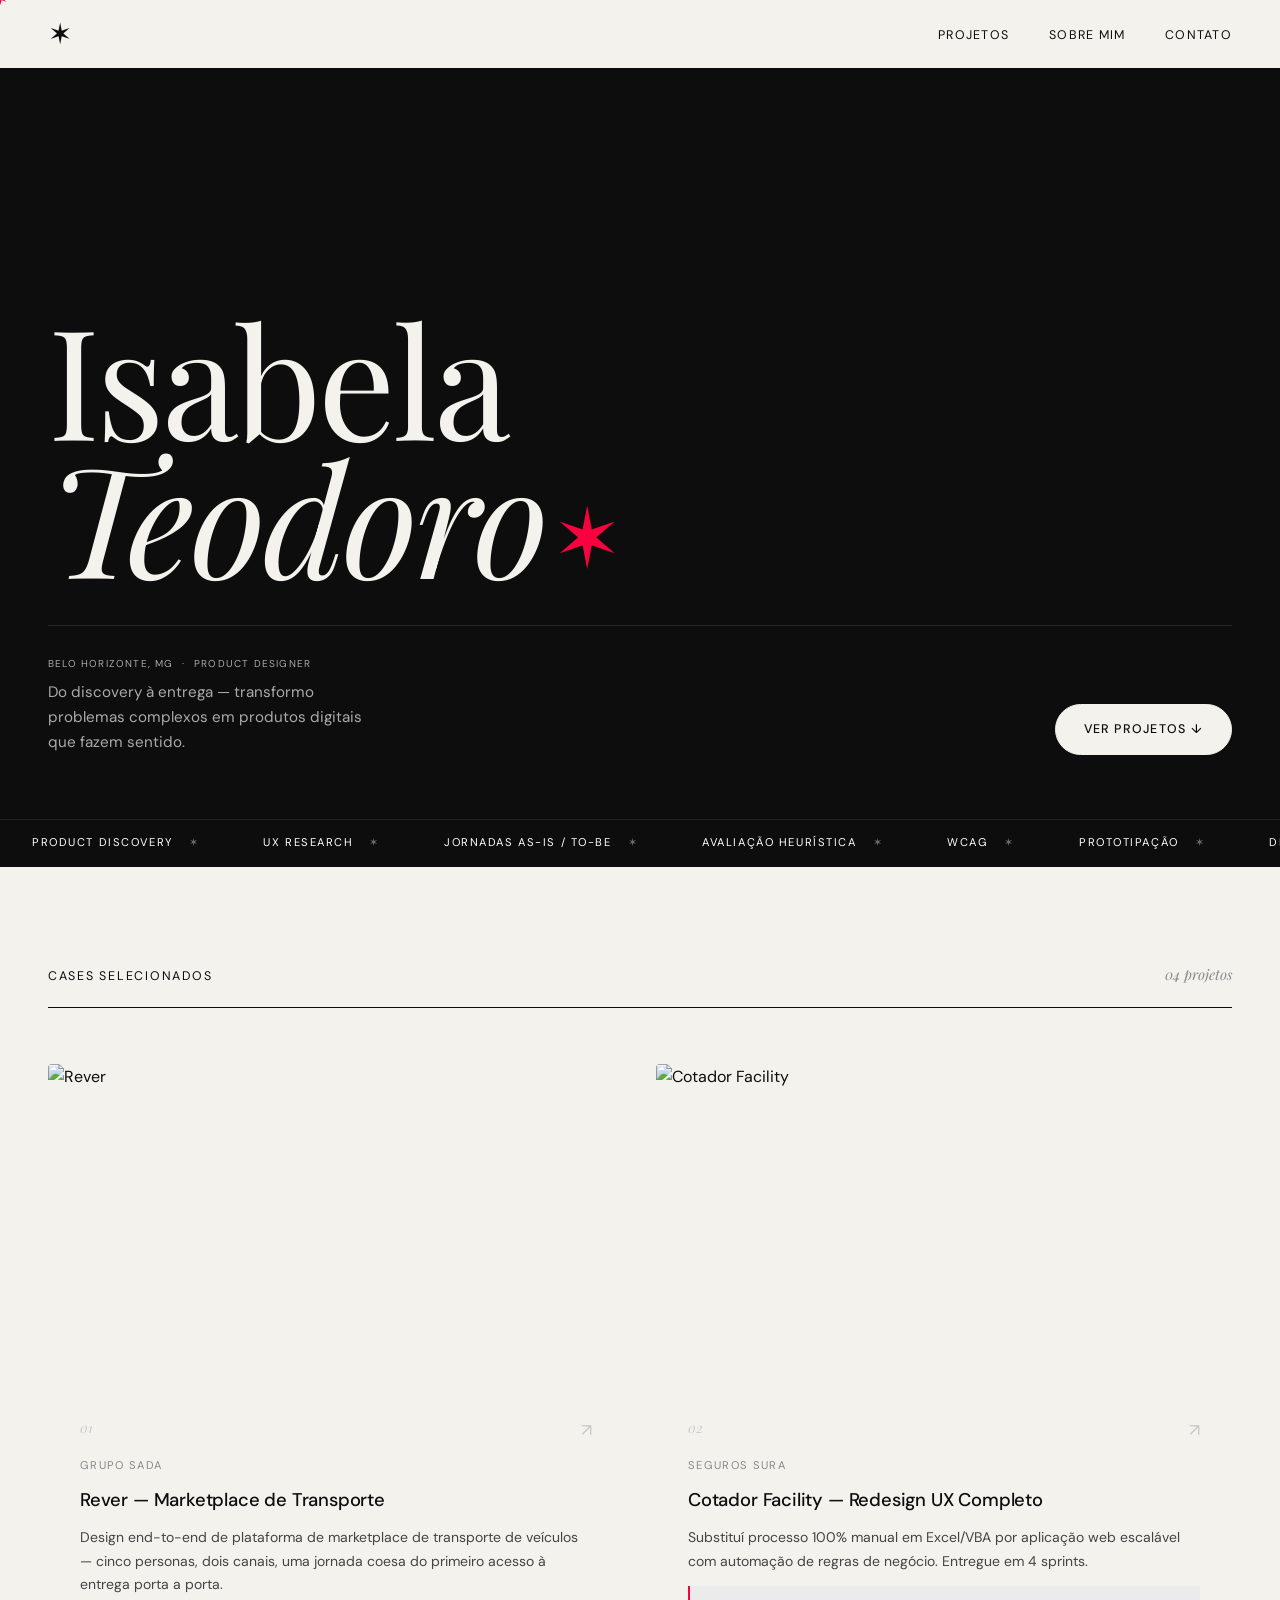
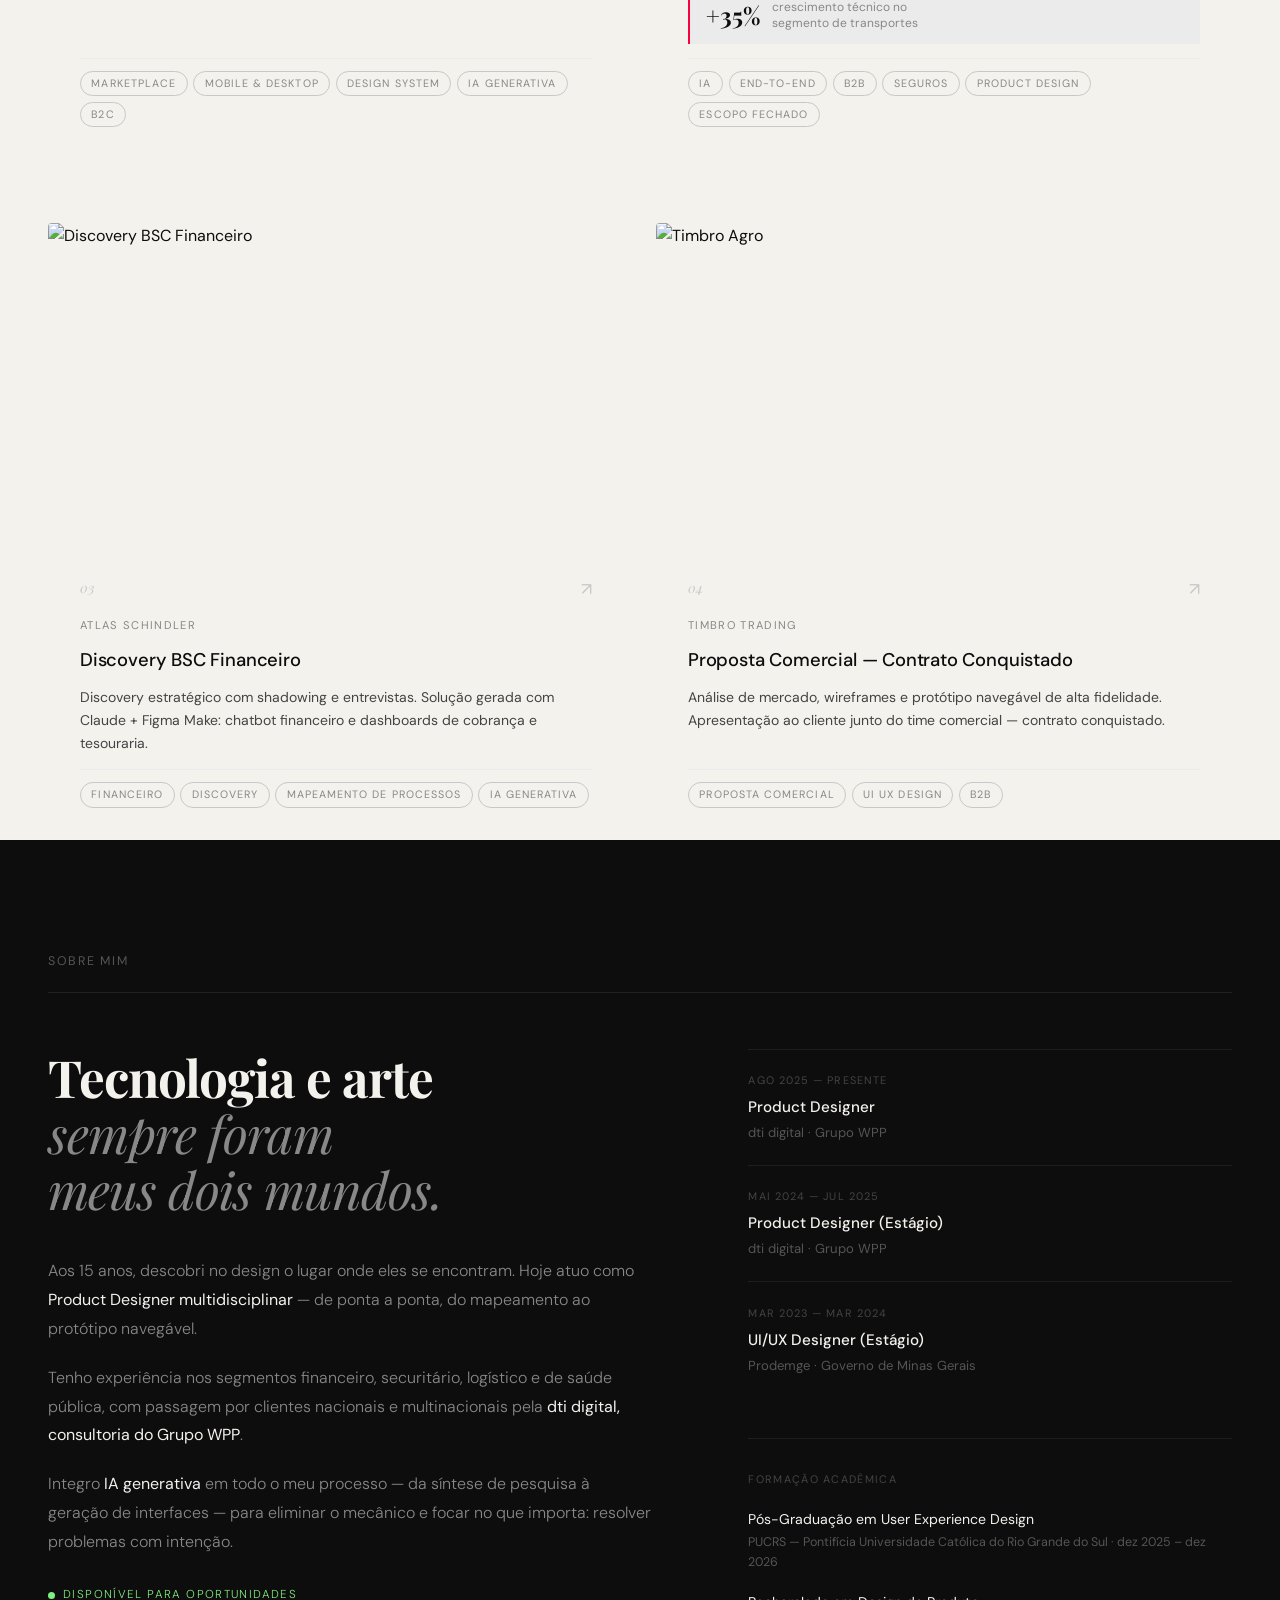
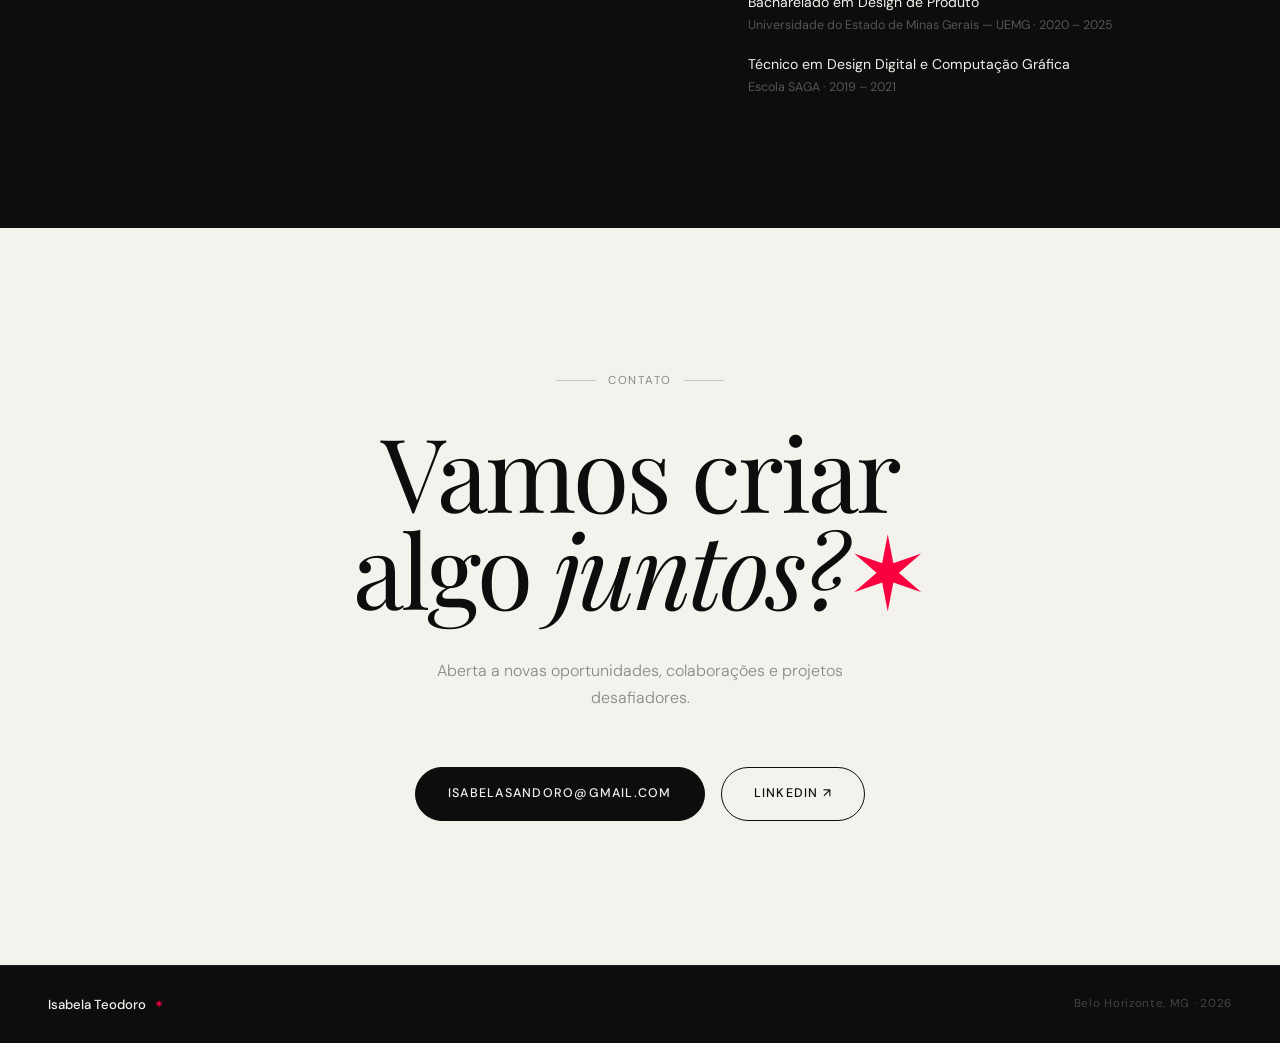
==== index.html @ b699eac0 "primeiro commit" ====
<!DOCTYPE html>
<html lang="pt-BR">
<head>
<meta charset="UTF-8">
<meta name="viewport" content="width=device-width,initial-scale=1.0">
<meta name="description" content="Isabela Teodoro — Product Designer multidisciplinar. UX Strategy, Design de Sistemas e Discovery em produtos digitais complexos.">
<title>Isabela Teodoro — Product Designer</title>
<link rel="icon" type="image/png" href="assets/img/favicon.png">
<link href="https://fonts.googleapis.com/css2?family=Playfair+Display:ital,wght@0,400;0,700;0,900;1,400;1,700&family=DM+Sans:wght@300;400;500;600&display=swap" rel="stylesheet">
<style>
*, *::before, *::after { margin: 0; padding: 0; box-sizing: border-box; }
:root {
  --black: #0D0D0D;
  --white: #F4F2ED;
  --gray-100: #EBEBEB;
  --gray-200: #D8D8D8;
  --gray-300: #C8C8C8;
  --gray-500: #888888;
  --gray-700: #444444;
  --red: #FA003F;
  --font-serif: 'Playfair Display', Georgia, serif;
  --font-sans: 'DM Sans', Arial, sans-serif;
}
html { scroll-behavior: smooth; }
body {
  background: var(--white);
  color: var(--black);
  font-family: var(--font-sans);
  font-size: 16px;
  line-height: 1.6;
  overflow-x: hidden;
  cursor: none;
  -webkit-font-smoothing: antialiased;
}

/* CURSOR */
.cursor {
  position: fixed;
  width: 20px; height: 20px;
  pointer-events: none;
  z-index: 9999;
  transform: translate(-50%, -50%);
}
.cursor::before {
  content: '✶';
  font-size: 18px;
  color: var(--red);
  line-height: 1;
  display: block;
  text-align: center;
}

/* NAV */
nav {
  position: fixed;
  top: 0; left: 0; right: 0;
  z-index: 100;
  display: flex;
  align-items: center;
  justify-content: space-between;
  padding: 1.25rem 3rem;
  background: var(--white);
  border-bottom: 1px solid var(--black);
}
.nav-logo {
  display: flex; align-items: center;
  overflow: hidden; cursor: none; height: 28px;
}
.nav-logo-text {
  font-family: var(--font-sans);
  font-weight: 500; font-size: 0.85rem;
  letter-spacing: 0.03em; white-space: nowrap;
  max-width: 0; overflow: hidden; opacity: 0;
  transition: max-width 0.4s cubic-bezier(0.4,0,0.2,1), opacity 0.3s ease;
}
.nav-logo:hover .nav-logo-text { max-width: 160px; opacity: 1; }
.nav-star {
  font-size: 1.8rem; flex-shrink: 0;
  display: inline-block;
  color: var(--black);
  animation: starSpin 8s linear infinite;
  line-height: 1;
}
@keyframes starSpin { from { transform: rotate(0deg); } to { transform: rotate(360deg); } }
.nav-links { display: flex; gap: 2.5rem; list-style: none; align-items: center; }
.nav-links a {
  font-family: var(--font-sans);
  font-size: 0.78rem; font-weight: 400;
  letter-spacing: 0.1em; text-transform: uppercase;
  color: var(--black); text-decoration: none; cursor: none;
  position: relative;
}
.nav-links a::after {
  content: ''; position: absolute;
  bottom: -2px; left: 0; width: 0; height: 1px;
  background: var(--black); transition: width 0.3s ease;
}
.nav-links a:hover::after { width: 100%; }

/* HERO */
.hero {
  min-height: calc(100vh - 80px);
  display: grid;
  grid-template-rows: 1fr auto;
  padding: 7rem 3rem 4rem;
  border-bottom: 1px solid #222;
  position: relative; overflow: hidden;
  background: var(--black);
}

/* VIDEO background */
.hero-video {
  position: absolute;
  top: 0; left: 0;
  width: 100%;
  height: 100%;
  object-fit: cover;
  object-position: center center;
  pointer-events: none;
  z-index: 0;
}

/* gradient desativado — vídeo já é escuro */
.hero::before {
  content: '';
  position: absolute;
  inset: 0;
  background: transparent;
  z-index: 1;
  pointer-events: none;
}
/* bottom fade so text bar is readable */
.hero::after {
  content: '';
  position: absolute;
  bottom: 0; left: 0; right: 0;
  height: 280px;
  background: linear-gradient(to top, rgba(13,13,13,0.9) 0%, transparent 100%);
  z-index: 1;
  pointer-events: none;
}

.hero-content {
  display: flex; flex-direction: column;
  justify-content: flex-end; padding-bottom: 2.5rem;
  position: relative; z-index: 2;
}

/* discipline tags above name */
.hero-tags {
  display: flex; flex-wrap: wrap; gap: 0.5rem;
  margin-bottom: 2rem;
}
.hero-tag {
  font-family: var(--font-sans);
  font-size: 0.72rem; font-weight: 400;
  letter-spacing: 0.1em; text-transform: uppercase;
  color: rgba(255,255,255,0.6);
  border: 1px solid rgba(255,255,255,0.25);
  padding: 0.3rem 0.85rem;
  border-radius: 999px;
  backdrop-filter: blur(4px);
}

.hero-headline {
  font-family: var(--font-serif);
  font-size: clamp(5.5rem, 12vw, 11.5rem);
  font-weight: 400; line-height: 0.9;
  letter-spacing: -0.02em; color: var(--white);
}
.hero-headline .line-italic { font-style: italic; font-weight: 400; }
.hero-headline .line-star {
  display: inline-block; font-style: normal;
  font-size: 0.55em; vertical-align: middle;
  margin-left: 0.08em; position: relative; top: -0.08em;
  color: var(--red);
  -webkit-text-stroke: 0;
}

/* hero bottom bar */
.hero-bottom {
  display: grid; grid-template-columns: 1fr 1fr 1fr;
  align-items: end; gap: 3rem;
  position: relative; z-index: 2;
  border-top: 1px solid rgba(255,255,255,0.1);
  padding-top: 2rem;
}
.hero-role {
  display: flex;
  align-items: center;
  gap: 0;
  font-family: 'DM Sans', Arial, sans-serif;
  font-size: 10px; font-weight: 400;
  letter-spacing: 0.12em; text-transform: uppercase;
  color: #aaa; margin-bottom: 0.6rem;
  line-height: 1;
}
.hero-role-static { flex-shrink: 0; }
.hero-role-ticker {
  overflow: hidden;
  height: 12px;
}
.hero-role-track {
  display: flex;
  flex-direction: column;
  will-change: transform;
}
.hero-role-track span {
  display: block;
  height: 12px;
  line-height: 12px;
  white-space: nowrap;
}
.hero-desc {
  font-family: var(--font-sans);
  font-size: 0.95rem; font-weight: 400;
  color: rgba(255,255,255,0.65); line-height: 1.65; max-width: 340px;
}
.hero-cta-col {
  display: flex; flex-direction: column;
  align-items: flex-end; gap: 1rem;
  padding-left: 3rem;
  grid-column: 3;
}
.hero-cta {
  font-family: var(--font-sans);
  font-size: 0.78rem; font-weight: 500;
  letter-spacing: 0.1em; text-transform: uppercase;
  color: var(--black); background: var(--white);
  padding: 0.9rem 1.75rem; text-decoration: none;
  border: 1px solid var(--white); cursor: none;
  border-radius: 999px;
  transition: background 0.2s, color 0.2s; white-space: nowrap;
}
.hero-cta:hover { background: transparent; color: var(--white); }

/* TICKER */
.ticker-wrap {
  background: var(--black); overflow: hidden; padding: 0.9rem 0;
}
.ticker-track {
  display: flex; white-space: nowrap;
  animation: ticker 40s linear infinite;
}
.ticker-track:hover { animation-play-state: paused; }
.ticker-item {
  display: inline-flex; align-items: center; gap: 1rem;
  padding: 0 2rem;
  font-family: var(--font-sans);
  font-size: 0.7rem; font-weight: 400;
  letter-spacing: 0.14em; text-transform: uppercase;
  color: #fff; flex-shrink: 0;
}
.ticker-sep { color: #fff; font-size: 0.7rem; opacity: 0.4; }
@keyframes ticker { from { transform: translateX(0); } to { transform: translateX(-50%); } }

/* PROJECTS */
.projects-section {
  background: var(--white);
  padding: 6rem 3rem 0;
}
.section-header {
  display: flex; align-items: baseline;
  justify-content: space-between;
  margin-bottom: 3.5rem;
  padding-bottom: 1.25rem;
  border-bottom: 1px solid var(--black);
}
.section-title {
  font-family: var(--font-sans);
  font-size: 0.78rem; font-weight: 400;
  letter-spacing: 0.14em; text-transform: uppercase;
}
.section-count {
  font-family: var(--font-serif);
  font-size: 0.9rem; font-style: italic; color: var(--gray-500);
}

.projects-grid {
  display: grid; grid-template-columns: 1fr 1fr;
  gap: 2rem;
}

.row-dark {
  background: var(--white);
  padding: 0;
}

.project-card {
  display: flex; flex-direction: column;
  cursor: none; overflow: hidden;
  background: var(--white);
  transition: transform 0.35s cubic-bezier(0.4,0,0.2,1), box-shadow 0.35s cubic-bezier(0.4,0,0.2,1);
  text-decoration: none; color: inherit;
  border-radius: 4px;
}
.project-card:hover {
  transform: scale(1.025) translateY(-4px);
  box-shadow: 0 24px 56px rgba(0,0,0,0.13);
}

/* THUMBNAIL */
.card-thumb {
  width: 100%; aspect-ratio: 16 / 9;
  position: relative; overflow: hidden; flex-shrink: 0;
}
.thumb-inner {
  position: absolute; inset: 0;
  display: flex; align-items: center;
  justify-content: center; flex-direction: column; gap: 1rem;
}

/* Thumb 01 */
.thumb-01 { background: #111; }
.thumb-grid-bg {
  position: absolute; inset: 0;
  background-image: linear-gradient(#1a1a1a 1px, transparent 1px),
                    linear-gradient(90deg, #1a1a1a 1px, transparent 1px);
  background-size: 40px 40px;
}
.thumb-ui {
  position: relative; width: 68%;
  background: #1C1C1C; border: 1px solid #2e2e2e; padding: 1.25rem;
}
.thumb-ui-top { display: flex; gap: 0.4rem; margin-bottom: 1rem; }
.thumb-ui-dot { width: 7px; height: 7px; border-radius: 50%; background: #333; }
.thumb-ui-bar { height: 6px; background: #2a2a2a; margin-bottom: 0.5rem; }
.thumb-ui-bar.short { width: 60%; }
.thumb-ui-bar.shorter { width: 35%; }
.thumb-ui-row { display: flex; gap: 0.5rem; margin-top: 0.85rem; }
.thumb-ui-btn { height: 18px; flex: 1; background: #2e2e2e; }
.thumb-ui-btn.acc { background: #FA003F; opacity: 0.6; flex: 0 0 36px; }

/* Thumb 02 */
.thumb-02 { background: #EEECEA; }
.thumb-doc {
  position: relative; width: 52%;
  background: #fff; border: 1px solid #ddd;
  padding: 1.5rem 1.25rem; box-shadow: 6px 6px 0 #dbd8d3;
}
.thumb-doc-line { height: 5px; background: #eee; border-radius: 1px; margin-bottom: 0.45rem; }
.thumb-doc-line.dark { background: #222; width: 65%; }
.thumb-doc-badge {
  display: inline-block; margin-top: 0.85rem;
  background: var(--black); color: #fff;
  font-size: 8px; letter-spacing: 0.12em; text-transform: uppercase;
  padding: 3px 8px; font-family: var(--font-sans);
}

/* Thumb 03 */
.thumb-03 { background: #0A0A0A; }
.thumb-flow { display: flex; align-items: center; gap: 0.5rem; width: 82%; }
.thumb-node {
  flex: 1; background: #1e1e1e; border: 1px solid #2e2e2e;
  padding: 0.6rem; display: flex; flex-direction: column; gap: 0.3rem;
}
.thumb-node-line { height: 4px; background: #2e2e2e; }
.thumb-node-line.acc { background: #FA003F; opacity: 0.55; width: 60%; }
.thumb-arrow-sep { color: #333; font-size: 0.8rem; flex-shrink: 0; }
.thumb-sub-label {
  font-family: var(--font-sans); font-size: 8px;
  letter-spacing: 0.15em; text-transform: uppercase; color: #3a3a3a; text-align: center;
}

/* Thumb 04 */
.thumb-04 { background: #F0EDE8; }
.thumb-present { width: 62%; background: #fff; border: 1px solid #ddd; overflow: hidden; }
.thumb-present-top { background: var(--black); padding: 0.65rem 0.9rem; }
.thumb-present-title {
  font-family: var(--font-sans); font-size: 8px;
  letter-spacing: 0.12em; text-transform: uppercase; color: #fff;
}
.thumb-present-body { padding: 0.9rem; }
.thumb-present-line { height: 4px; background: #eee; margin-bottom: 0.4rem; }
.thumb-present-line.dark { background: #ccc; width: 55%; }
.thumb-present-cta { display: block; margin-top: 0.7rem; background: var(--red); height: 14px; width: 52px; opacity: 0.8; }

/* CARD BODY */
.card-body {
  padding: 1.75rem 2rem 2rem;
  display: flex; flex-direction: column; flex: 1; gap: 0.85rem;
}
.card-head { display: flex; align-items: flex-start; justify-content: space-between; gap: 1rem; }
.card-num {
  font-family: var(--font-serif); font-size: 0.85rem;
  font-style: italic; color: var(--gray-300); flex-shrink: 0; margin-top: 0.1rem;
}
.card-arrow {
  font-size: 1.1rem; color: var(--gray-300); flex-shrink: 0;
  transition: color 0.2s, transform 0.2s;
}
.project-card:hover .card-arrow { color: var(--red); transform: translate(3px,-3px); }
.card-client {
  font-family: var(--font-sans); font-size: 0.7rem; font-weight: 400;
  letter-spacing: 0.12em; text-transform: uppercase; color: var(--gray-500);
}
.card-title {
  font-family: var(--font-sans); font-size: 1.15rem; font-weight: 500;
  line-height: 1.3; color: var(--black); letter-spacing: -0.01em;
}
.card-desc {
  font-family: var(--font-sans); font-size: 0.875rem; font-weight: 400;
  color: var(--gray-700); line-height: 1.65; flex: 1;
}
.card-tags {
  display: flex; flex-wrap: wrap; gap: 0.35rem;
  padding-top: 0.75rem; border-top: 1px solid var(--gray-100); margin-top: auto;
}
.card-tag {
  font-family: var(--font-sans); font-size: 0.67rem; font-weight: 400;
  letter-spacing: 0.1em; text-transform: uppercase;
  color: var(--gray-500); border: 1px solid var(--gray-300);
  padding: 0.2rem 0.65rem; border-radius: 999px;
}
.card-metric {
  display: flex; align-items: center; gap: 0.75rem;
  padding: 0.8rem 1rem; background: var(--gray-100); border-left: 2px solid var(--red);
}
.card-metric-n {
  font-family: var(--font-serif); font-size: 1.5rem; font-weight: 700;
  color: var(--black); line-height: 1;
}
.card-metric-l { font-size: 0.75rem; color: var(--gray-500); line-height: 1.35; }

/* SOBRE: full dark */
.sobre {
  background: var(--black); color: var(--white);
  padding: 7rem 3rem;
}
.sobre .section-header { border-bottom-color: #222; }
.sobre .section-title { color: #555; }
.sobre-grid {
  display: grid; grid-template-columns: 5fr 4fr; gap: 6rem; align-items: start;
}
.sobre-headline {
  font-family: var(--font-serif); font-size: clamp(2.25rem, 4vw, 3.5rem);
  font-weight: 400; font-style: italic; line-height: 1.1;
  letter-spacing: -0.02em; color: #888; margin-bottom: 2.5rem;
}
.sobre-headline strong { font-style: normal; color: var(--white); font-weight: 700; }
.sobre-body p {
  font-family: var(--font-sans); font-size: 1rem; font-weight: 300;
  color: #888; line-height: 1.8; margin-bottom: 1.25rem;
}
.sobre-body strong { color: var(--white); font-weight: 400; }
.sobre-body .avail {
  display: inline-flex; align-items: center; gap: 0.5rem;
  font-size: 0.72rem; letter-spacing: 0.12em; text-transform: uppercase;
  color: #80EF80; margin-top: 0.5rem;
}
.avail-dot {
  width: 7px; height: 7px; border-radius: 50%;
  background: #80EF80; flex-shrink: 0;
  animation: pulse 2s ease-in-out infinite;
}
@keyframes pulse {
  0%, 100% { opacity: 1; box-shadow: 0 0 0 0 rgba(128,239,128,0.6); }
  50% { opacity: 0.7; box-shadow: 0 0 0 5px rgba(128,239,128,0); }
}

/* exp / edu */
.exp-item { padding: 1.4rem 0; border-top: 1px solid #1e1e1e; }
.exp-period {
  font-family: var(--font-sans); font-size: 0.68rem;
  letter-spacing: 0.1em; text-transform: uppercase; color: #444; margin-bottom: 0.35rem;
}
.exp-role { font-family: var(--font-sans); font-size: 0.95rem; font-weight: 500; color: var(--white); margin-bottom: 0.15rem; }
.exp-company { font-family: var(--font-sans); font-size: 0.82rem; color: #555; }
.edu-block { margin-top: 2.5rem; padding-top: 2rem; border-top: 1px solid #1e1e1e; }
.edu-label {
  font-family: var(--font-sans); font-size: 0.68rem;
  letter-spacing: 0.12em; text-transform: uppercase; color: #444; margin-bottom: 1.25rem;
}
.edu-item { margin-bottom: 1.1rem; }
.edu-course { font-family: var(--font-sans); font-size: 0.88rem; color: var(--white); margin-bottom: 0.15rem; }
.edu-school { font-family: var(--font-sans); font-size: 0.78rem; color: #555; }

/* COLLAB: back to white */
.collab {
  padding: 9rem 3rem;
  background: var(--white);
  display: flex; flex-direction: column; align-items: center; text-align: center;
}
.collab-eyebrow {
  font-family: var(--font-sans); font-size: 0.72rem;
  letter-spacing: 0.15em; text-transform: uppercase;
  color: var(--gray-500); margin-bottom: 2rem;
  display: flex; align-items: center; gap: 0.75rem;
}
.collab-eyebrow::before, .collab-eyebrow::after {
  content: ''; display: block; width: 40px; height: 1px; background: var(--gray-300);
}
.collab-headline {
  font-family: var(--font-serif); font-size: clamp(3rem, 8vw, 7rem);
  font-weight: 400; line-height: 0.95;
  letter-spacing: -0.03em; color: var(--black); margin-bottom: 2.5rem;
}
.collab-headline em { font-style: italic; }
.collab-star-spin {
  display: inline-block; animation: starSpin 5s linear infinite;
  color: var(--red); font-style: normal;
}
.collab-sub {
  font-family: var(--font-sans); font-size: 1rem; font-weight: 300;
  color: var(--gray-500); max-width: 420px; margin: 0 auto 3.5rem; line-height: 1.7;
}
.collab-actions { display: flex; gap: 1rem; flex-wrap: wrap; justify-content: center; }
.btn {
  font-family: var(--font-sans); font-size: 0.78rem; font-weight: 500;
  letter-spacing: 0.1em; text-transform: uppercase;
  padding: 1rem 2rem; text-decoration: none;
  cursor: none; transition: background 0.2s, color 0.2s; white-space: nowrap;
  border-radius: 999px;
}
.btn-primary { background: var(--black); color: var(--white); border: 1px solid var(--black); }
.btn-primary:hover { background: var(--white); color: var(--black); }
.btn-outline { background: transparent; color: var(--black); border: 1px solid var(--black); }
.btn-outline:hover { background: var(--black); color: var(--white); }

/* FOOTER */
footer {
  background: var(--black); padding: 1.75rem 3rem;
  display: flex; align-items: center; justify-content: space-between;
  border-top: 1px solid #1a1a1a;
}
.f-name {
  font-family: var(--font-sans); font-size: 0.82rem; font-weight: 500;
  color: var(--white); display: flex; align-items: center; gap: 0.5rem;
}
.f-star { color: var(--red); font-size: 0.75rem; animation: starSpin 6s linear infinite; display: inline-block; }
.f-copy { font-family: var(--font-sans); font-size: 0.72rem; color: #444; letter-spacing: 0.06em; }

/* REVEAL */
.reveal { opacity: 0; transform: translateY(20px); transition: opacity 0.65s ease, transform 0.65s ease; }
.reveal.vis { opacity: 1; transform: none; }
.d1 { transition-delay: 0.08s; }
.d2 { transition-delay: 0.18s; }

/* RESPONSIVE */
@media (max-width: 960px) {
  nav { padding: 1.25rem 1.5rem; }
  .nav-links { gap: 1.5rem; }
  .hero { padding: 7rem 1.5rem 3rem; }
  .hero-bottom { grid-template-columns: 1fr; gap: 2rem; }
  .hero-cta-col { border-left: none; padding-left: 0; border-top: 1px solid var(--gray-300); padding-top: 1.5rem; align-items: flex-start; grid-column: 1; }
  .projects-section { padding: 4.5rem 1.5rem 0; }
  .row-dark { padding: 2rem 1.5rem 4rem; margin: 0 -1.5rem; }
  .projects-grid { grid-template-columns: 1fr; }
  .sobre { padding: 5rem 1.5rem; }
  .sobre-grid { grid-template-columns: 1fr; gap: 3rem; }
  .collab { padding: 6rem 1.5rem; }
  footer { padding: 1.5rem; flex-direction: column; gap: 0.75rem; text-align: center; }
}
</style>
</head>
<body>

<div class="cursor" id="cursor"></div>

<!-- NAV -->
<nav>
  <div class="nav-logo">
    <span class="nav-logo-text">Isabela Teodoro&nbsp;</span>
    <span class="nav-star">✶</span>
  </div>
  <ul class="nav-links">
    <li><a href="#projects">Projetos</a></li>
    <li><a href="#sobre">Sobre mim</a></li>
    <li><a href="#collab">Contato</a></li>
  </ul>
</nav>

<!-- HERO -->
<section class="hero" id="home">
  <video class="hero-video" autoplay muted loop playsinline>
    <source src="assets/img/hero.mp4" type="video/mp4">
  </video>

  <div class="hero-content">
    <h1 class="hero-headline">
      Isabela<br>
      <span class="line-italic">Teodoro</span><span class="line-star">✶</span>
    </h1>
  </div>
  <div class="hero-bottom">
    <div>
      <div class="hero-role">
        <span class="hero-role-static">Belo Horizonte, MG&nbsp;&nbsp;·&nbsp;&nbsp;</span>
        <div class="hero-role-ticker">
          <div class="hero-role-track" id="roleTrack"></div>
        </div>
      </div>
      <p class="hero-desc">Do discovery à entrega — transformo problemas complexos em produtos digitais que fazem sentido.</p>
    </div>
    <div></div>
    <div class="hero-cta-col">
      <a class="hero-cta" href="#projects">Ver projetos ↓</a>
    </div>
  </div>
</section>

<!-- TICKER -->
<div class="ticker-wrap">
  <div class="ticker-track">
    <span class="ticker-item">Product Discovery <span class="ticker-sep">✶</span></span>
    <span class="ticker-item">UX Research <span class="ticker-sep">✶</span></span>
    <span class="ticker-item">Jornadas as-is / to-be <span class="ticker-sep">✶</span></span>
    <span class="ticker-item">Avaliação Heurística <span class="ticker-sep">✶</span></span>
    <span class="ticker-item">WCAG <span class="ticker-sep">✶</span></span>
    <span class="ticker-item">Prototipação <span class="ticker-sep">✶</span></span>
    <span class="ticker-item">Design System <span class="ticker-sep">✶</span></span>
    <span class="ticker-item">Arquitetura da Informação <span class="ticker-sep">✶</span></span>
    <span class="ticker-item">Landing Page <span class="ticker-sep">✶</span></span>
    <span class="ticker-item">UX Writing <span class="ticker-sep">✶</span></span>
    <span class="ticker-item">Low Code <span class="ticker-sep">✶</span></span>
    <span class="ticker-item">IA Design <span class="ticker-sep">✶</span></span>
    <span class="ticker-item">Google Flow <span class="ticker-sep">✶</span></span>
    <span class="ticker-item">Google Stitch <span class="ticker-sep">✶</span></span>
    <span class="ticker-item">KPIs <span class="ticker-sep">✶</span></span>
    <span class="ticker-item">Roadmap <span class="ticker-sep">✶</span></span>
    <span class="ticker-item">Jobs to be Done <span class="ticker-sep">✶</span></span>
    <span class="ticker-item">Design Estratégico <span class="ticker-sep">✶</span></span>
    <span class="ticker-item">Service Blueprint <span class="ticker-sep">✶</span></span>
    <span class="ticker-item">Metodologias Ágeis <span class="ticker-sep">✶</span></span>
    <span class="ticker-item">Design Sprint <span class="ticker-sep">✶</span></span>
    <span class="ticker-item">Colaboração <span class="ticker-sep">✶</span></span>
    <span class="ticker-item">Design Thinking <span class="ticker-sep">✶</span></span>
    <span class="ticker-item">Lean UX <span class="ticker-sep">✶</span></span>
    <span class="ticker-item">Dual Track <span class="ticker-sep">✶</span></span>
    <span class="ticker-item">Figma <span class="ticker-sep">✶</span></span>
    <span class="ticker-item">FigJam <span class="ticker-sep">✶</span></span>
    <span class="ticker-item">Figma Make <span class="ticker-sep">✶</span></span>
    <span class="ticker-item">Bizagi <span class="ticker-sep">✶</span></span>
    <span class="ticker-item">Miro <span class="ticker-sep">✶</span></span>
    <span class="ticker-item">Product Discovery <span class="ticker-sep">✶</span></span>
    <span class="ticker-item">UX Research <span class="ticker-sep">✶</span></span>
    <span class="ticker-item">Jornadas as-is / to-be <span class="ticker-sep">✶</span></span>
    <span class="ticker-item">Avaliação Heurística <span class="ticker-sep">✶</span></span>
    <span class="ticker-item">WCAG <span class="ticker-sep">✶</span></span>
    <span class="ticker-item">Prototipação <span class="ticker-sep">✶</span></span>
    <span class="ticker-item">Design System <span class="ticker-sep">✶</span></span>
    <span class="ticker-item">Arquitetura da Informação <span class="ticker-sep">✶</span></span>
    <span class="ticker-item">Landing Page <span class="ticker-sep">✶</span></span>
    <span class="ticker-item">UX Writing <span class="ticker-sep">✶</span></span>
    <span class="ticker-item">Low Code <span class="ticker-sep">✶</span></span>
    <span class="ticker-item">IA Design <span class="ticker-sep">✶</span></span>
    <span class="ticker-item">Google Flow <span class="ticker-sep">✶</span></span>
    <span class="ticker-item">Google Stitch <span class="ticker-sep">✶</span></span>
    <span class="ticker-item">KPIs <span class="ticker-sep">✶</span></span>
    <span class="ticker-item">Roadmap <span class="ticker-sep">✶</span></span>
    <span class="ticker-item">Jobs to be Done <span class="ticker-sep">✶</span></span>
    <span class="ticker-item">Design Estratégico <span class="ticker-sep">✶</span></span>
    <span class="ticker-item">Service Blueprint <span class="ticker-sep">✶</span></span>
    <span class="ticker-item">Metodologias Ágeis <span class="ticker-sep">✶</span></span>
    <span class="ticker-item">Design Sprint <span class="ticker-sep">✶</span></span>
    <span class="ticker-item">Colaboração <span class="ticker-sep">✶</span></span>
    <span class="ticker-item">Design Thinking <span class="ticker-sep">✶</span></span>
    <span class="ticker-item">Lean UX <span class="ticker-sep">✶</span></span>
    <span class="ticker-item">Dual Track <span class="ticker-sep">✶</span></span>
    <span class="ticker-item">Figma <span class="ticker-sep">✶</span></span>
    <span class="ticker-item">FigJam <span class="ticker-sep">✶</span></span>
    <span class="ticker-item">Figma Make <span class="ticker-sep">✶</span></span>
    <span class="ticker-item">Bizagi <span class="ticker-sep">✶</span></span>
    <span class="ticker-item">Miro <span class="ticker-sep">✶</span></span>
  </div>
</div>

<!-- PROJECTS -->
<div class="projects-section reveal" id="projects">
  <div class="section-header">
    <span class="section-title">Cases selecionados</span>
    <span class="section-count">04 projetos</span>
  </div>

  <!-- ROW 1 -->
  <div class="projects-grid" style="margin-bottom: 2rem;">

    <a href="cases/rever.html" class="project-card d1 reveal">
      <div class="card-thumb">
        <img src="assets/cases/rever/thumb.png" alt="Rever" style="width:100%;height:100%;object-fit:cover;display:block" loading="lazy">
      </div>
      <div class="card-body">
        <div class="card-head">
          <span class="card-num">01</span>
          <span class="card-arrow">↗</span>
        </div>
        <div class="card-client">Grupo SADA</div>
        <div class="card-title">Rever — Marketplace de Transporte</div>
        <p class="card-desc">Design end-to-end de plataforma de marketplace de transporte de veículos — cinco personas, dois canais, uma jornada coesa do primeiro acesso à entrega porta a porta.</p>
        <div class="card-tags">
          <span class="card-tag">Marketplace</span>
          <span class="card-tag">Mobile &amp; Desktop</span>
          <span class="card-tag">Design System</span>
          <span class="card-tag">IA Generativa</span>
          <span class="card-tag">B2C</span>
        </div>
      </div>
    </a>

    <a href="cases/cotador-facility.html" class="project-card d2 reveal">
      <div class="card-thumb">
        <img src="assets/cases/cotador-facility/thumb.png" alt="Cotador Facility" style="width:100%;height:100%;object-fit:cover;display:block" loading="lazy">
      </div>
      <div class="card-body">
        <div class="card-head">
          <span class="card-num">02</span>
          <span class="card-arrow">↗</span>
        </div>
        <div class="card-client">Seguros SURA</div>
        <div class="card-title">Cotador Facility — Redesign UX Completo</div>
        <p class="card-desc">Substituí processo 100% manual em Excel/VBA por aplicação web escalável com automação de regras de negócio. Entregue em 4 sprints.</p>
        <div class="card-metric">
          <div class="card-metric-n">+35%</div>
          <div class="card-metric-l">crescimento técnico no<br>segmento de transportes</div>
        </div>
        <div class="card-tags">
          <span class="card-tag">IA</span>
          <span class="card-tag">End-to-End</span>
          <span class="card-tag">B2B</span>
          <span class="card-tag">Seguros</span>
          <span class="card-tag">Product Design</span>
          <span class="card-tag">Escopo Fechado</span>
        </div>
      </div>
    </a>

  </div>

  <!-- ROW 2 -->
  <div class="row-dark" style="padding-top: 2rem;">
    <div class="projects-grid">

      <a href="cases/discovery-bsc.html" class="project-card d1 reveal">
        <div class="card-thumb">
          <img src="assets/cases/discovery-bsc/thumb.png" alt="Discovery BSC Financeiro" style="width:100%;height:100%;object-fit:cover;display:block" loading="lazy">
        </div>
        <div class="card-body">
          <div class="card-head">
            <span class="card-num">03</span>
            <span class="card-arrow">↗</span>
          </div>
          <div class="card-client">Atlas Schindler</div>
          <div class="card-title">Discovery BSC Financeiro</div>
          <p class="card-desc">Discovery estratégico com shadowing e entrevistas. Solução gerada com Claude + Figma Make: chatbot financeiro e dashboards de cobrança e tesouraria.</p>
          <div class="card-tags">
            <span class="card-tag">Financeiro</span>
            <span class="card-tag">Discovery</span>
            <span class="card-tag">Mapeamento de Processos</span>
            <span class="card-tag">IA Generativa</span>
          </div>
        </div>
      </a>

      <a href="cases/timbro-agro.html" class="project-card d2 reveal">
        <div class="card-thumb">
          <img src="assets/cases/timbro-agro/thumb.png" alt="Timbro Agro" style="width:100%;height:100%;object-fit:cover;display:block" loading="lazy">
        </div>
        <div class="card-body">
          <div class="card-head">
            <span class="card-num">04</span>
            <span class="card-arrow">↗</span>
          </div>
          <div class="card-client">Timbro Trading</div>
          <div class="card-title">Proposta Comercial — Contrato Conquistado</div>
          <p class="card-desc">Análise de mercado, wireframes e protótipo navegável de alta fidelidade. Apresentação ao cliente junto do time comercial — contrato conquistado.</p>
          <div class="card-tags">
            <span class="card-tag">Proposta Comercial</span>
            <span class="card-tag">UI UX Design</span>
            <span class="card-tag">B2B</span>
          </div>
        </div>
      </a>

    </div>
  </div>
</div>

<!-- SOBRE -->
<section class="sobre reveal" id="sobre">
  <div class="section-header">
    <span class="section-title">Sobre mim</span>
  </div>
  <div class="sobre-grid">
    <div>
      <h2 class="sobre-headline">
        <strong>Tecnologia e arte</strong><br>
        sempre foram<br>meus dois mundos.
      </h2>
      <div class="sobre-body">
        <p>Aos 15 anos, descobri no design o lugar onde eles se encontram. Hoje atuo como <strong>Product Designer multidisciplinar</strong> — de ponta a ponta, do mapeamento ao protótipo navegável.</p>
        <p>Tenho experiência nos segmentos financeiro, securitário, logístico e de saúde pública, com passagem por clientes nacionais e multinacionais pela <strong>dti digital, consultoria do Grupo WPP</strong>.</p>
        <p>Integro <strong>IA generativa</strong> em todo o meu processo — da síntese de pesquisa à geração de interfaces — para eliminar o mecânico e focar no que importa: resolver problemas com intenção.</p>
        <p class="avail"><span class="avail-dot"></span>Disponível para oportunidades</p>
      </div>
    </div>
    <div>
      <div class="exp-item">
        <div class="exp-period">ago 2025 — presente</div>
        <div class="exp-role">Product Designer</div>
        <div class="exp-company">dti digital · Grupo WPP</div>
      </div>
      <div class="exp-item">
        <div class="exp-period">mai 2024 — jul 2025</div>
        <div class="exp-role">Product Designer (Estágio)</div>
        <div class="exp-company">dti digital · Grupo WPP</div>
      </div>
      <div class="exp-item">
        <div class="exp-period">mar 2023 — mar 2024</div>
        <div class="exp-role">UI/UX Designer (Estágio)</div>
        <div class="exp-company">Prodemge · Governo de Minas Gerais</div>
      </div>
      <div class="edu-block">
        <div class="edu-label">Formação acadêmica</div>
        <div class="edu-item">
          <div class="edu-course">Pós-Graduação em User Experience Design</div>
          <div class="edu-school">PUCRS — Pontifícia Universidade Católica do Rio Grande do Sul · dez 2025 – dez 2026</div>
        </div>
        <div class="edu-item">
          <div class="edu-course">Bacharelado em Design de Produto</div>
          <div class="edu-school">Universidade do Estado de Minas Gerais — UEMG · 2020 – 2025</div>
        </div>
        <div class="edu-item">
          <div class="edu-course">Técnico em Design Digital e Computação Gráfica</div>
          <div class="edu-school">Escola SAGA · 2019 – 2021</div>
        </div>
      </div>
    </div>
  </div>
</section>

<!-- COLLAB -->
<section class="collab reveal" id="collab">
  <div class="collab-eyebrow">Contato</div>
  <h2 class="collab-headline">Vamos criar<br>algo <em>juntos?<span class="collab-star-spin">✶</span></em></h2>
  <p class="collab-sub">Aberta a novas oportunidades, colaborações e projetos desafiadores.</p>
  <div class="collab-actions">
    <a class="btn btn-primary" href="mailto:isabelasandoro@gmail.com">isabelasandoro@gmail.com</a>
    <a class="btn btn-outline" href="https://linkedin.com/in/teodoroisabela" target="_blank" rel="noopener noreferrer">LinkedIn ↗</a>
  </div>
</section>

<footer>
  <div class="f-name">Isabela Teodoro <span class="f-star">✶</span></div>
  <div class="f-copy">Belo Horizonte, MG · 2026</div>
</footer>

<script>
/* Role ticker */
(function() {
  const titles = [
    'Product Designer',
    'UX Researcher',
    'UI Designer',
    'UX Designer',
    'End-to-End Designer'
  ];
  const track = document.getElementById('roleTrack');
  if (!track) return;

  // Build items + duplicate first for seamless loop
  const all = [...titles, titles[0]];
  track.innerHTML = all.map(t => `<span>${t}</span>`).join('');

  let current = 0;
  const itemH = 12; // matches CSS height of each span

  const advance = () => {
    current++;
    track.style.transition = 'transform 450ms cubic-bezier(0.77,0,0.18,1)';
    track.style.transform = `translateY(-${current * itemH}px)`;

    // After transition ends on the duplicate, snap back silently
    if (current === all.length - 1) {
      setTimeout(() => {
        track.style.transition = 'none';
        track.style.transform = 'translateY(0)';
        current = 0;
      }, 460);
    }
  };

  setInterval(advance, 2200);
})();

const cur = document.getElementById('cursor');
document.addEventListener('mousemove', e => {
  cur.style.left = e.clientX + 'px';
  cur.style.top = e.clientY + 'px';
});
document.addEventListener('mouseleave', () => cur.style.opacity = '0');
document.addEventListener('mouseenter', () => cur.style.opacity = '1');

const obs = new IntersectionObserver(entries => {
  entries.forEach(e => { if (e.isIntersecting) e.target.classList.add('vis'); });
}, { threshold: 0.07 });
document.querySelectorAll('.reveal').forEach(el => obs.observe(el));
</script>
</body>
</html>
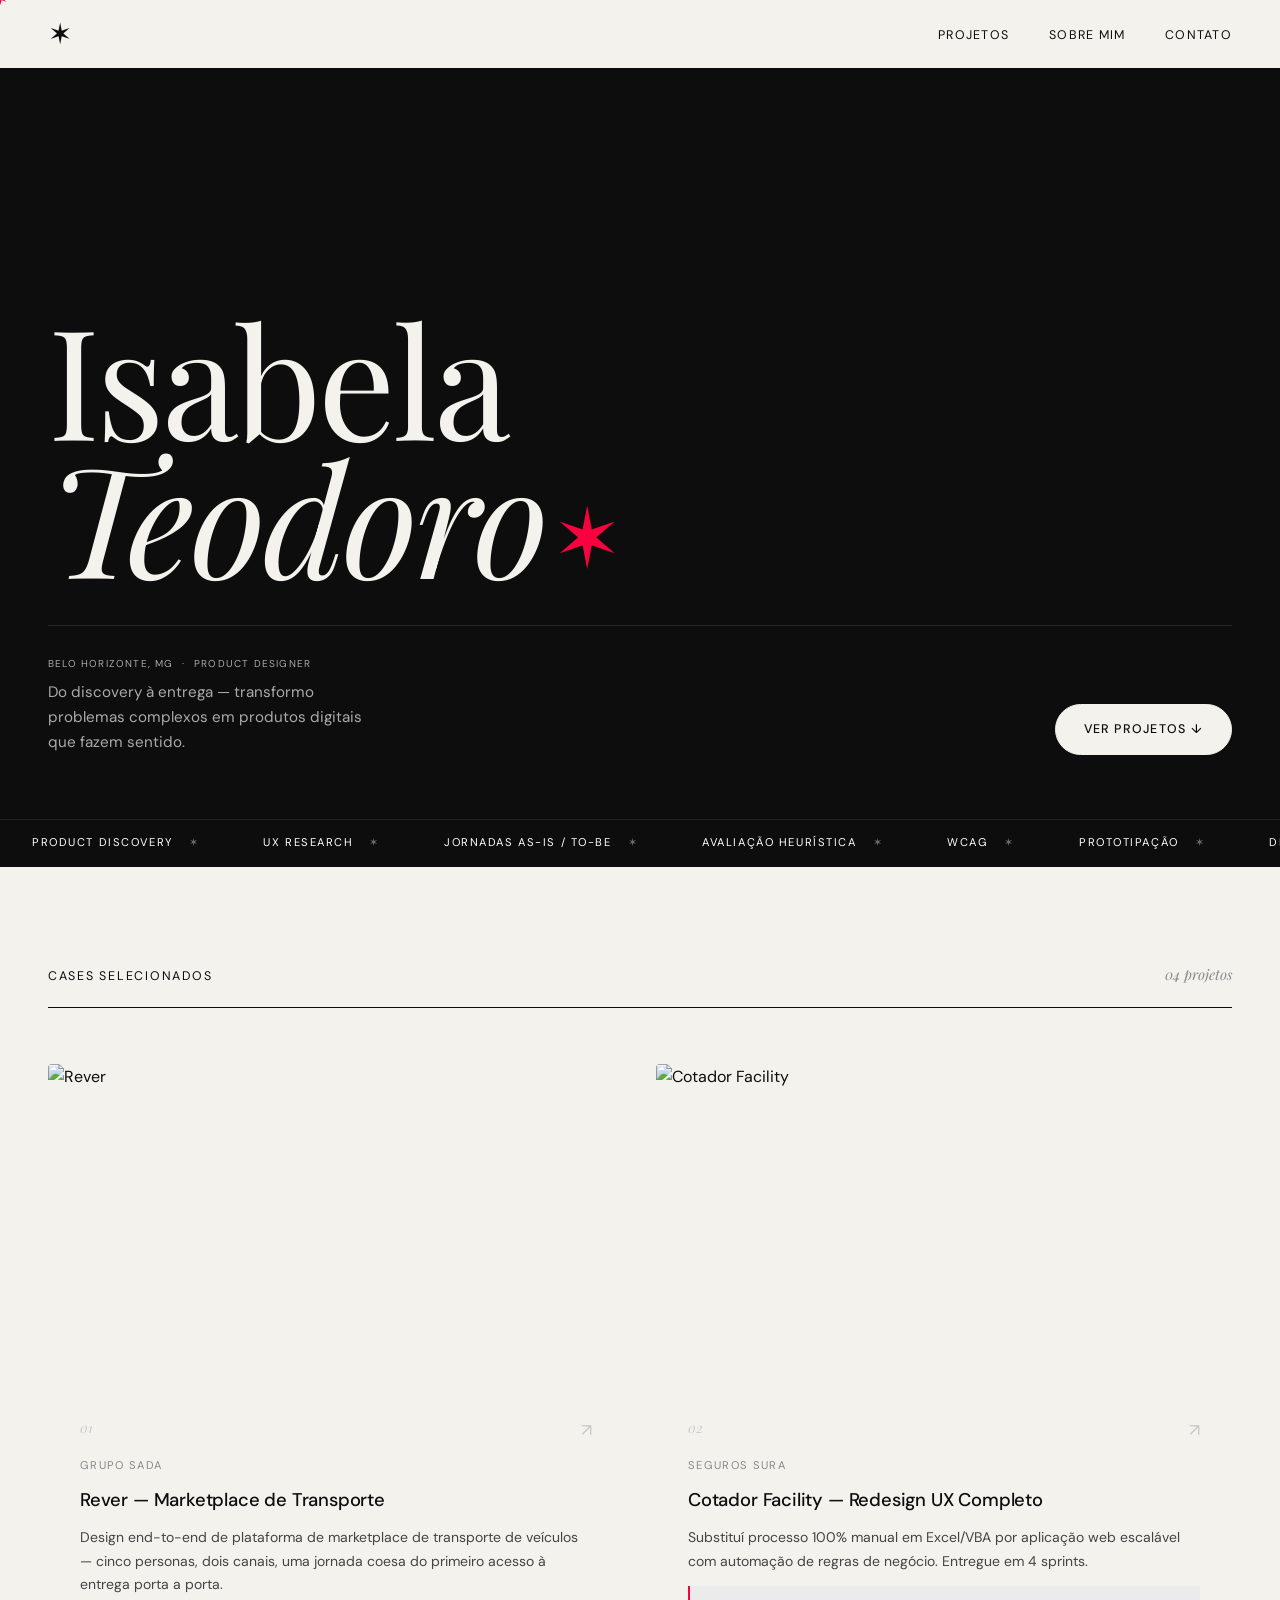
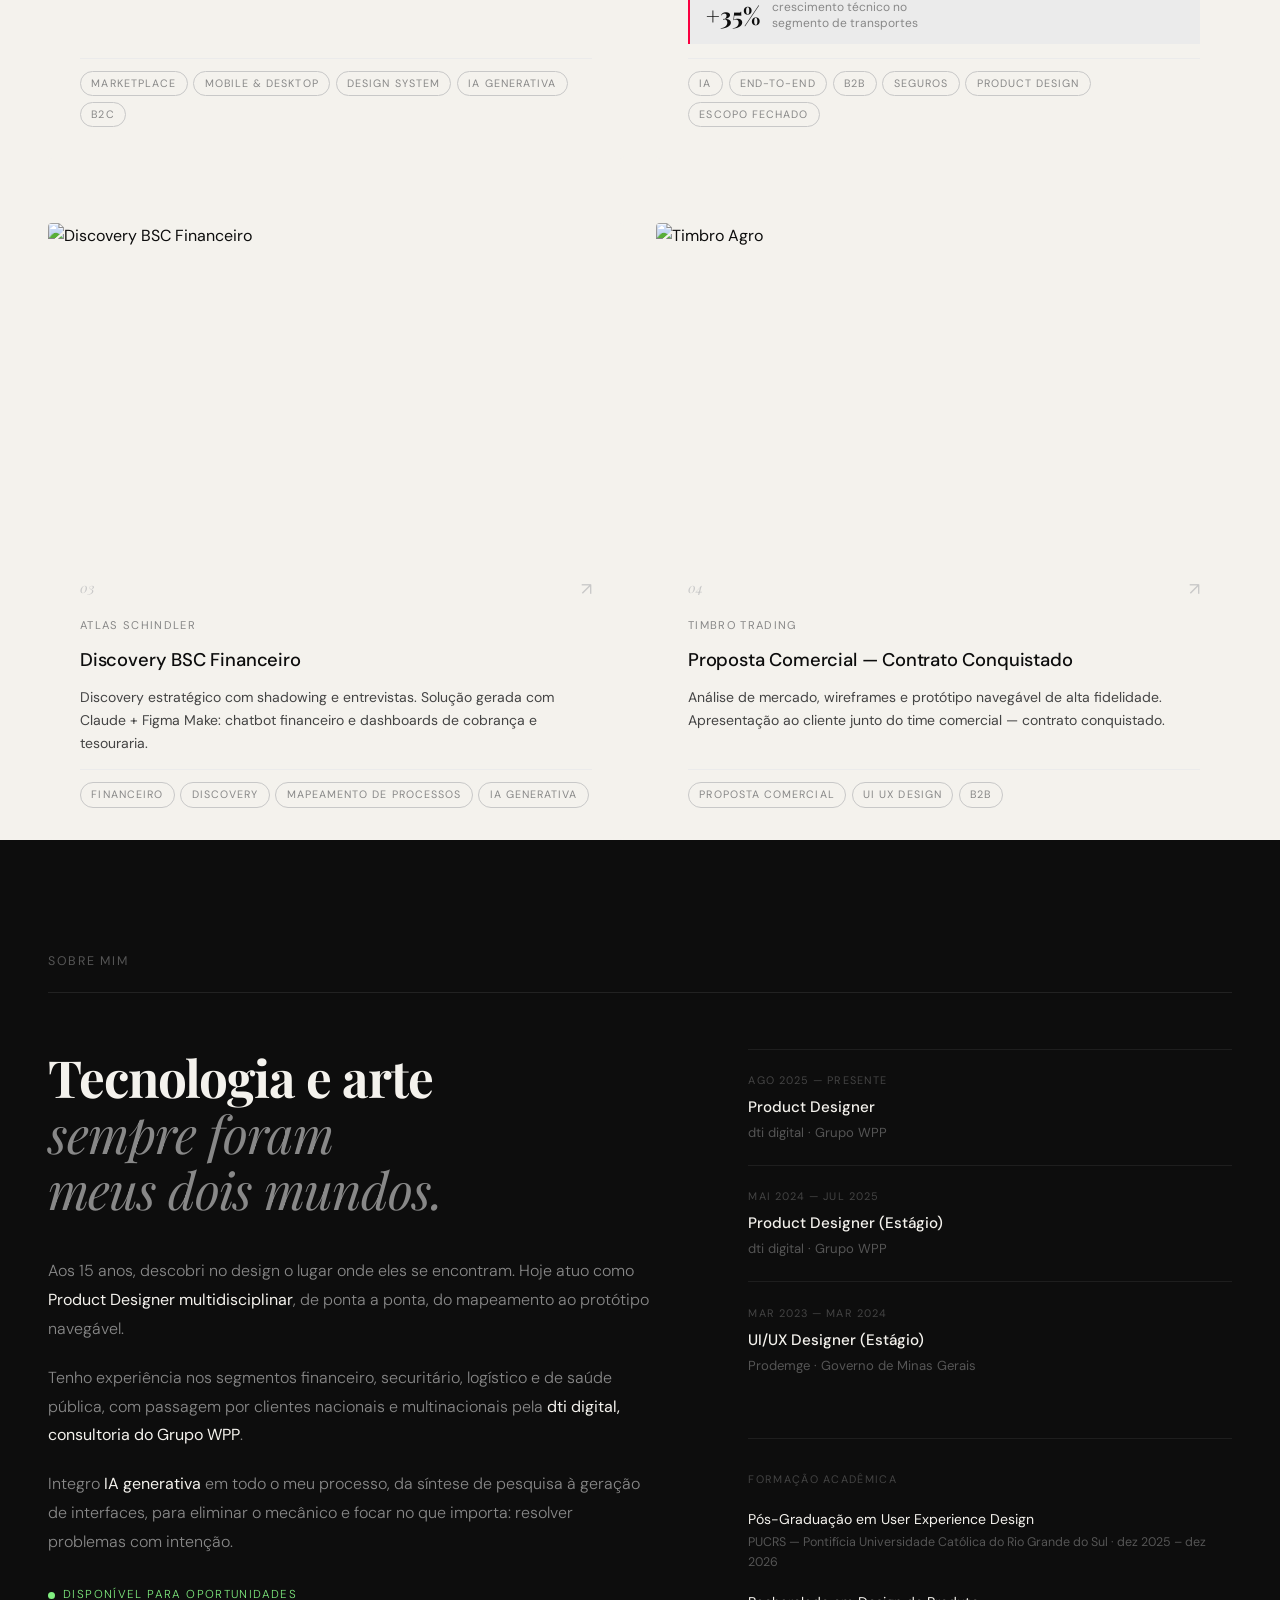
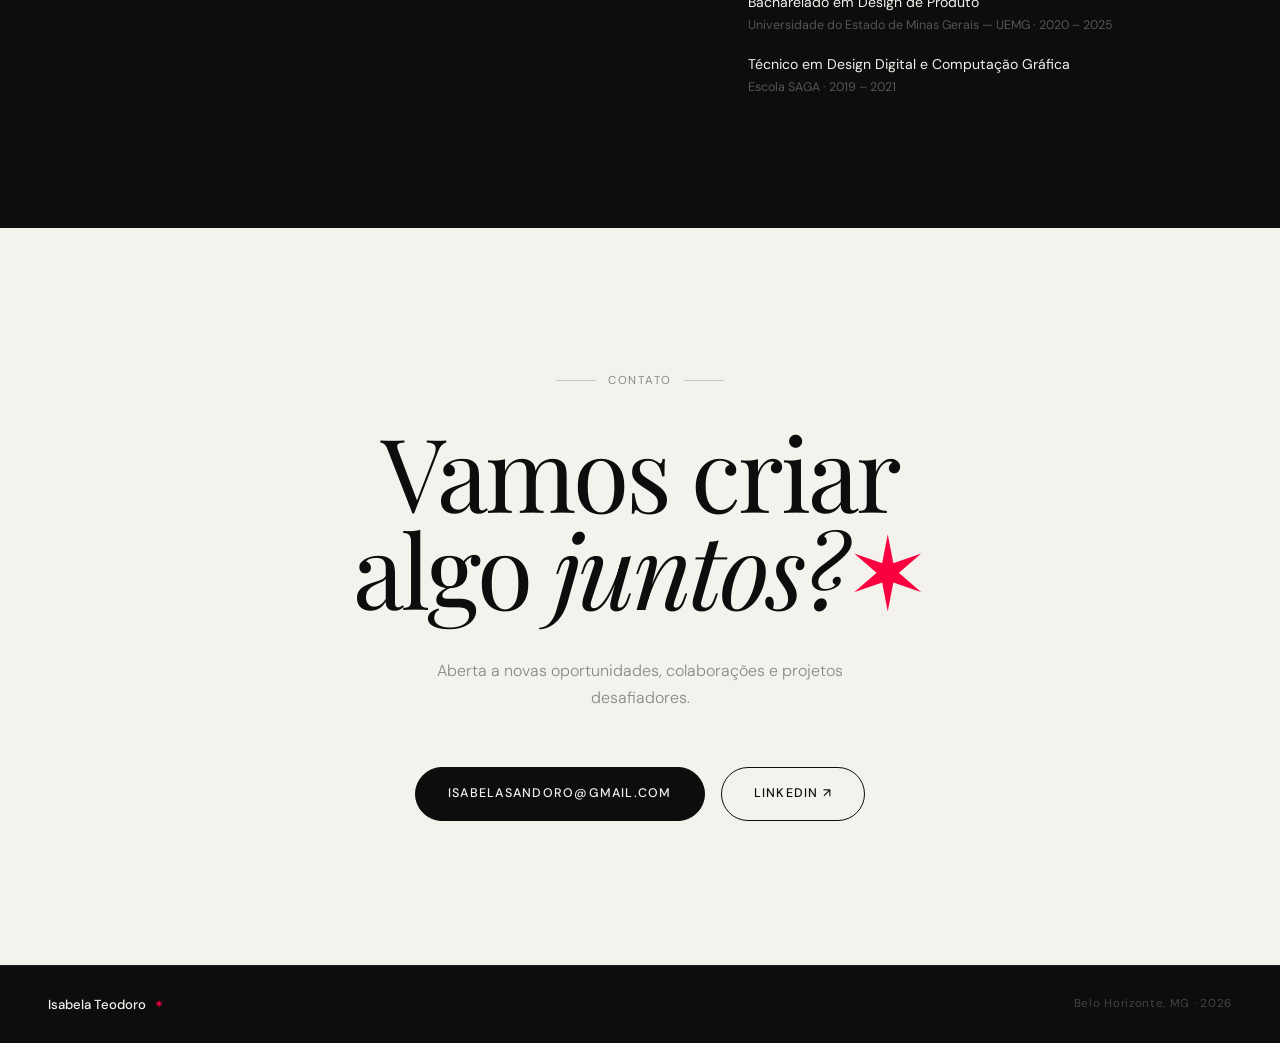
==== commit 80f16a70: "correção de textos" ====
--- a/index.html
+++ b/index.html
@@ -787,9 +787,9 @@
         sempre foram<br>meus dois mundos.
       </h2>
       <div class="sobre-body">
-        <p>Aos 15 anos, descobri no design o lugar onde eles se encontram. Hoje atuo como <strong>Product Designer multidisciplinar</strong> — de ponta a ponta, do mapeamento ao protótipo navegável.</p>
+        <p>Aos 15 anos, descobri no design o lugar onde eles se encontram. Hoje atuo como <strong>Product Designer multidisciplinar</strong>, de ponta a ponta, do mapeamento ao protótipo navegável.</p>
         <p>Tenho experiência nos segmentos financeiro, securitário, logístico e de saúde pública, com passagem por clientes nacionais e multinacionais pela <strong>dti digital, consultoria do Grupo WPP</strong>.</p>
-        <p>Integro <strong>IA generativa</strong> em todo o meu processo — da síntese de pesquisa à geração de interfaces — para eliminar o mecânico e focar no que importa: resolver problemas com intenção.</p>
+        <p>Integro <strong>IA generativa</strong> em todo o meu processo, da síntese de pesquisa à geração de interfaces, para eliminar o mecânico e focar no que importa: resolver problemas com intenção.</p>
         <p class="avail"><span class="avail-dot"></span>Disponível para oportunidades</p>
       </div>
     </div>
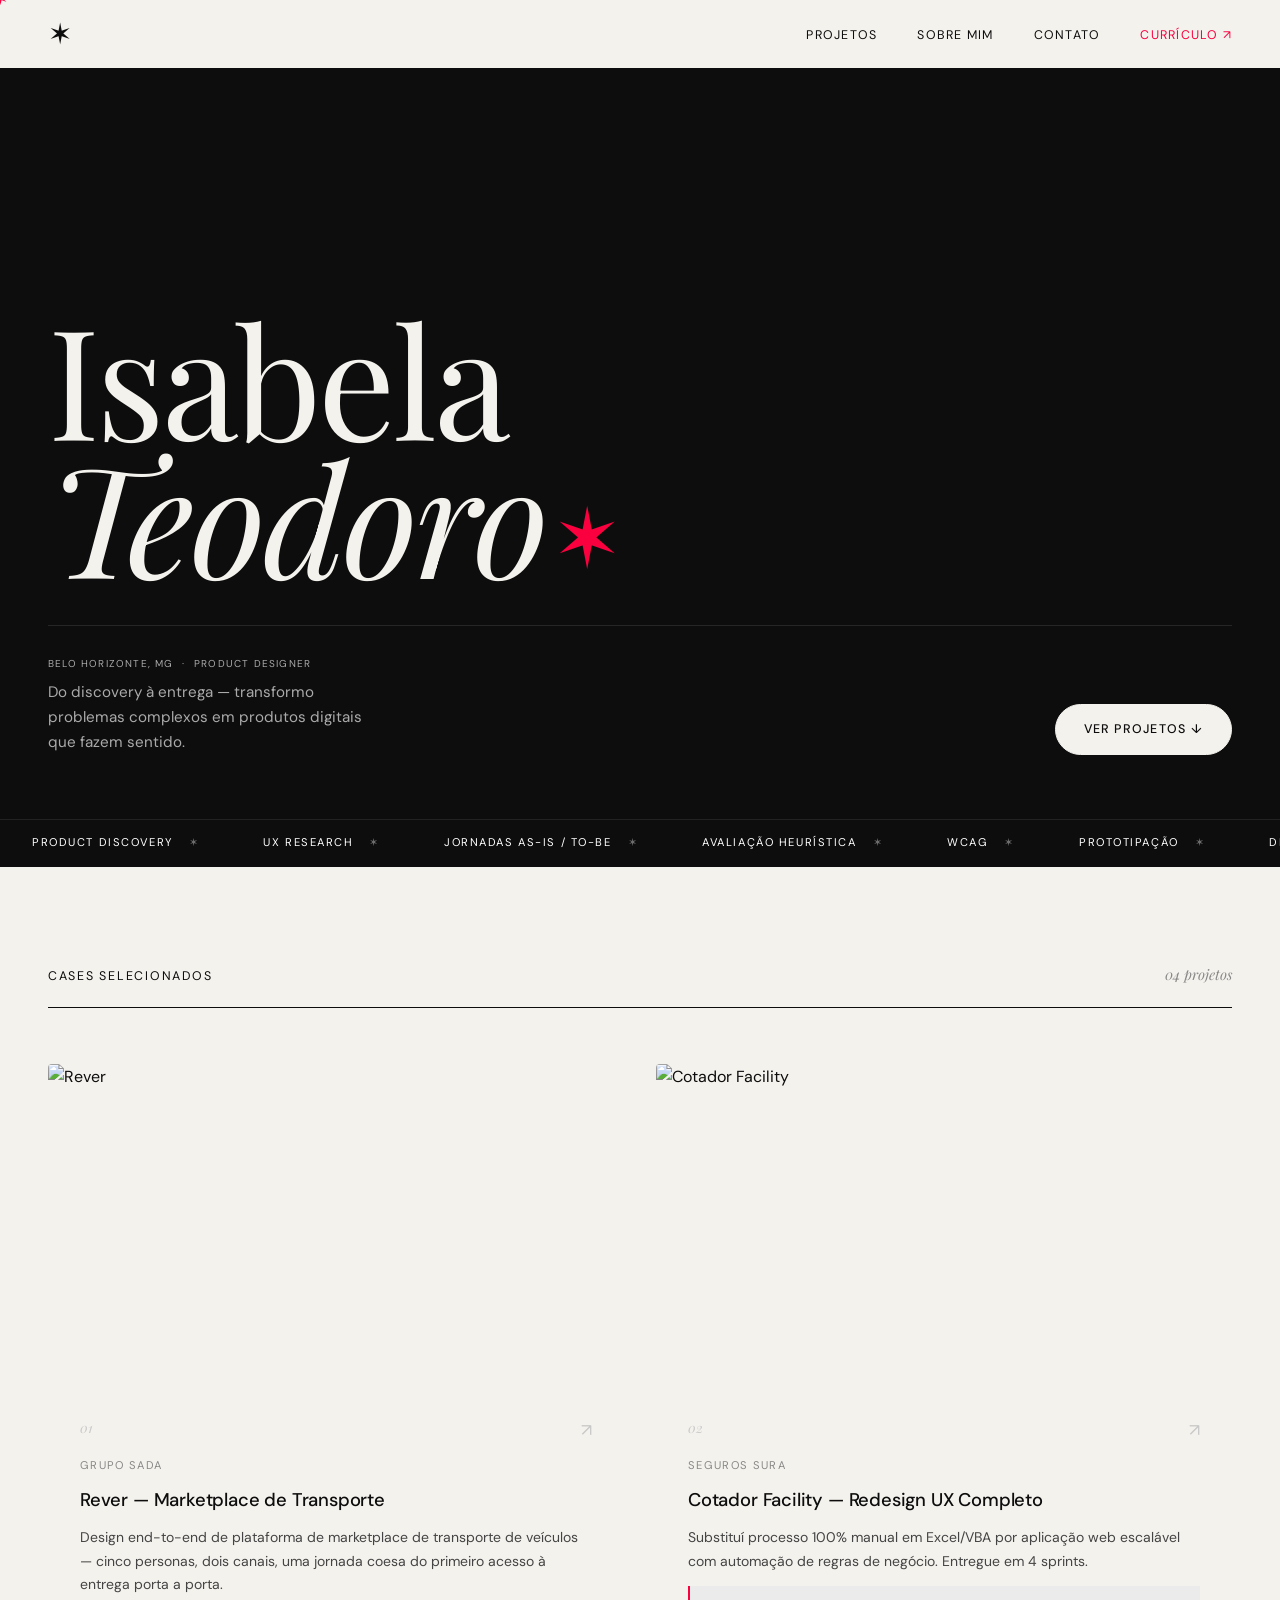
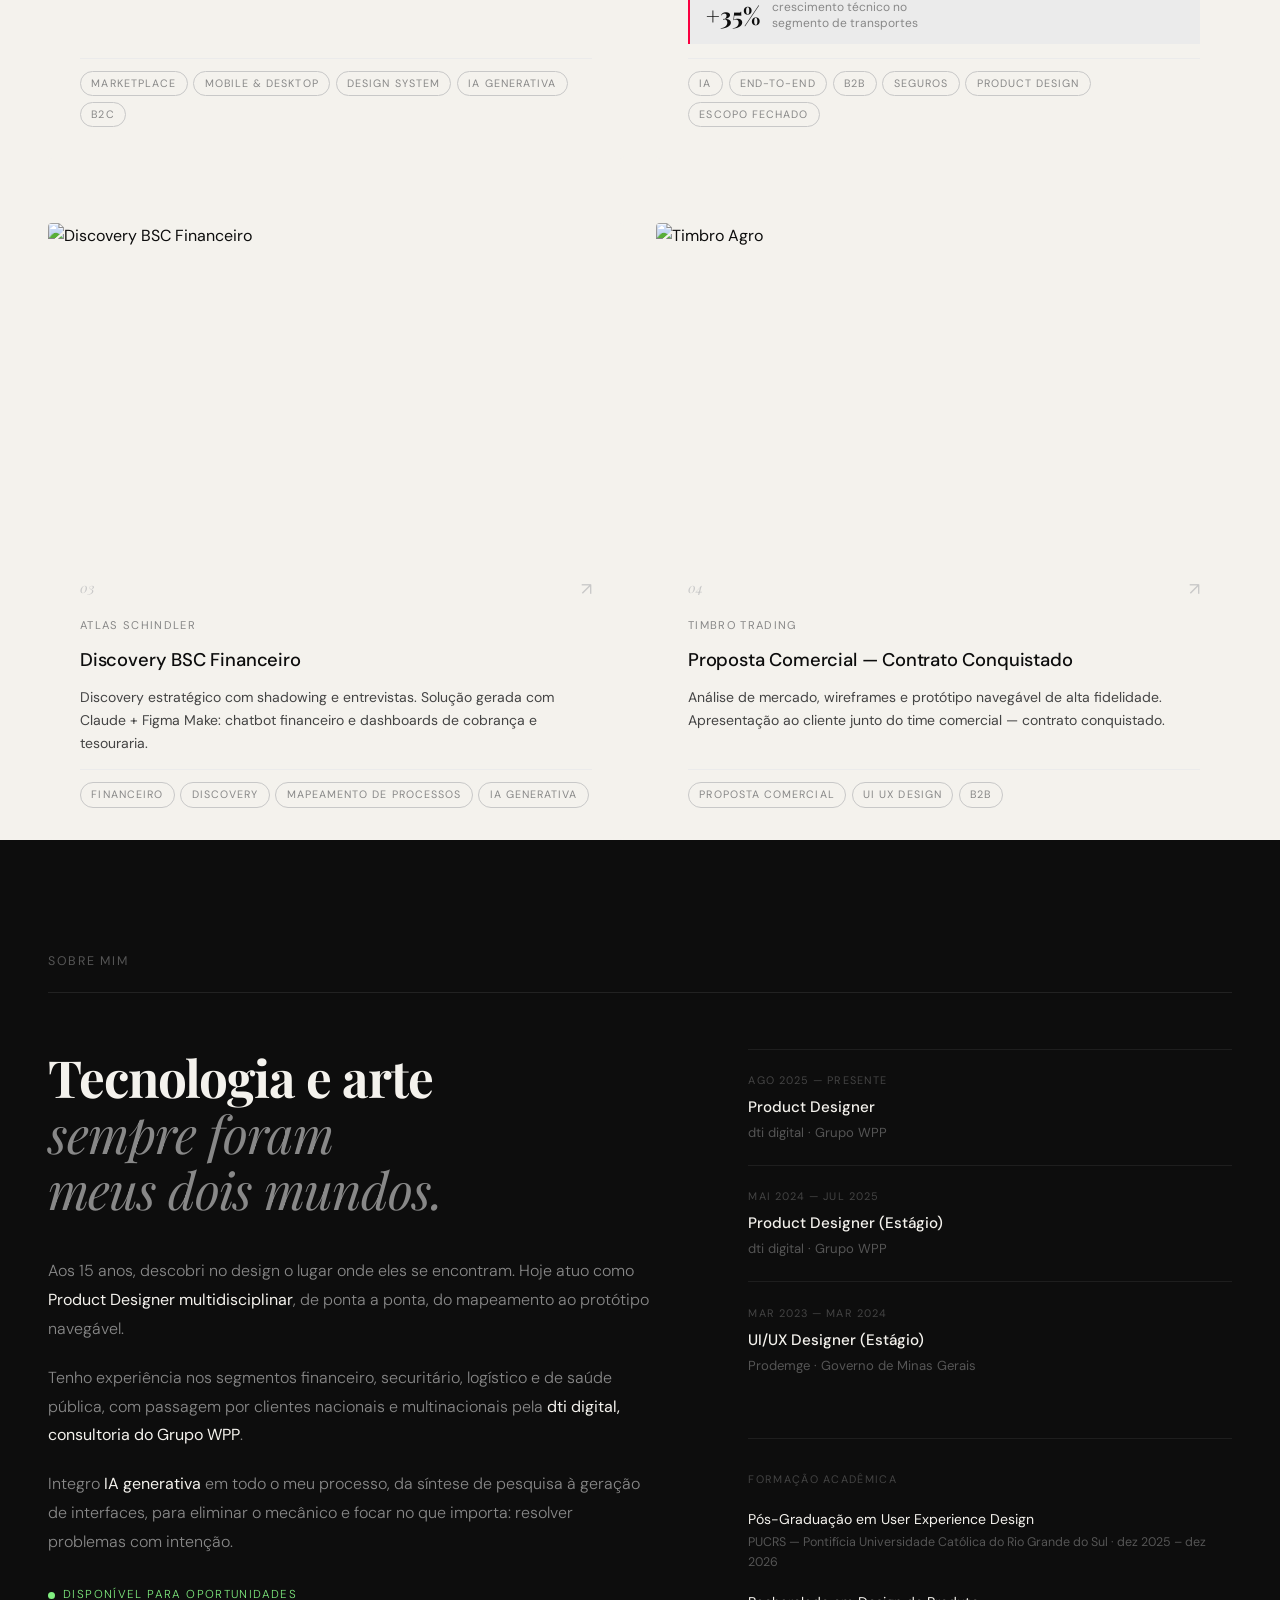
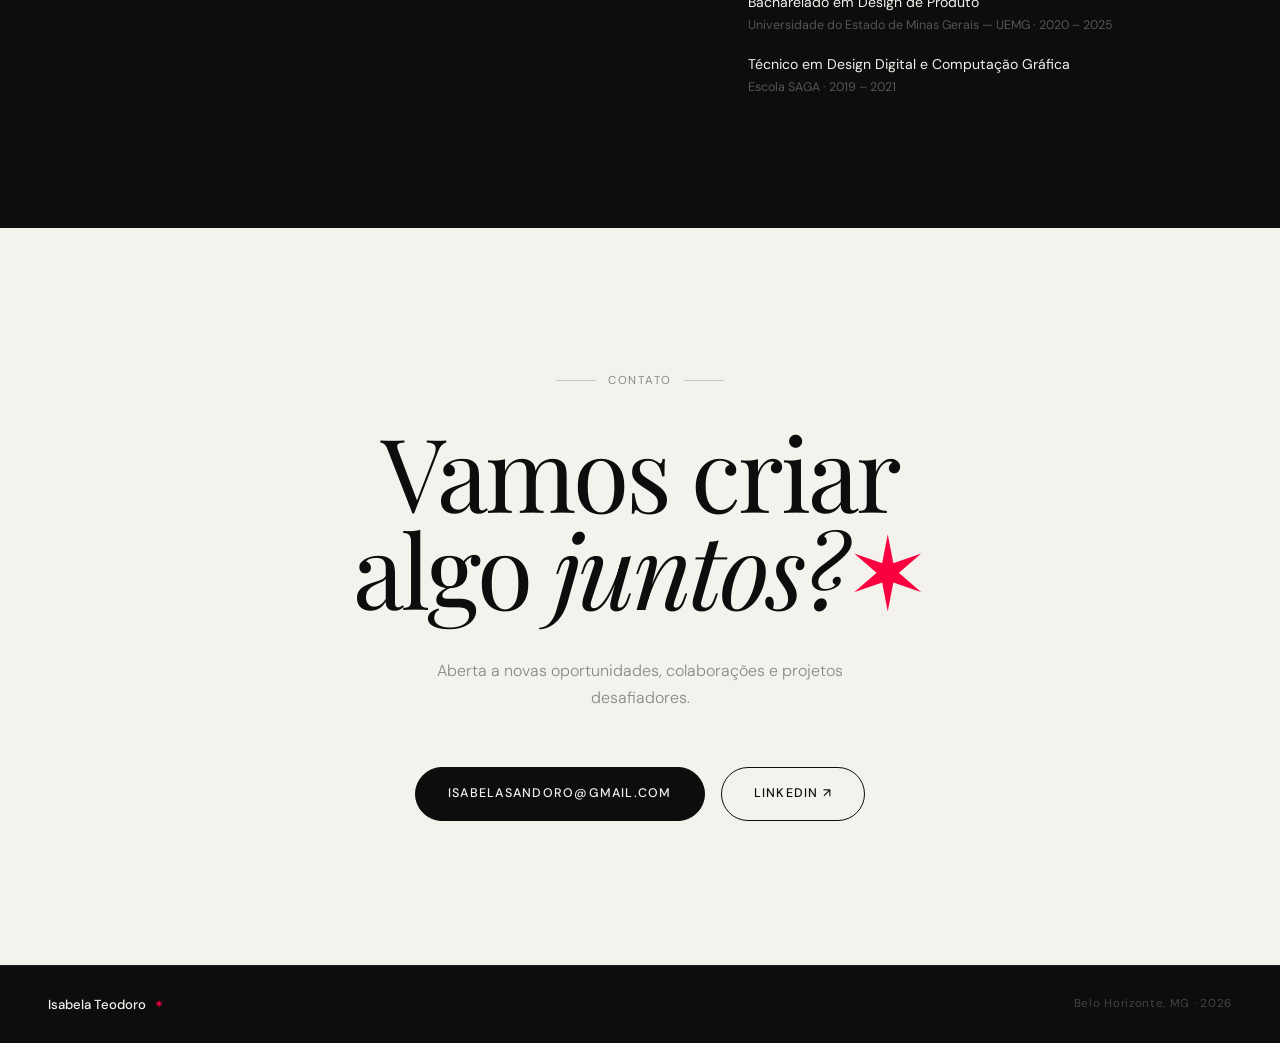
==== commit 49abd425: "adição cv" ====
--- a/index.html
+++ b/index.html
@@ -96,6 +96,8 @@
   background: var(--black); transition: width 0.3s ease;
 }
 .nav-links a:hover::after { width: 100%; }
+.nav-links a.nav-cv { color: var(--red); }
+.nav-links a.nav-cv::after { background: var(--red); }
 
 /* HERO */
 .hero {
@@ -567,6 +569,7 @@
     <li><a href="#projects">Projetos</a></li>
     <li><a href="#sobre">Sobre mim</a></li>
     <li><a href="#collab">Contato</a></li>
+    <li><a href="https://docs.google.com/document/d/1MYHoI6EbPg2T8Lj24w93awgNE2iejOOANv4k3OrU2gc/preview" target="_blank" rel="noopener noreferrer" class="nav-cv">Currículo ↗</a></li>
   </ul>
 </nav>
 
